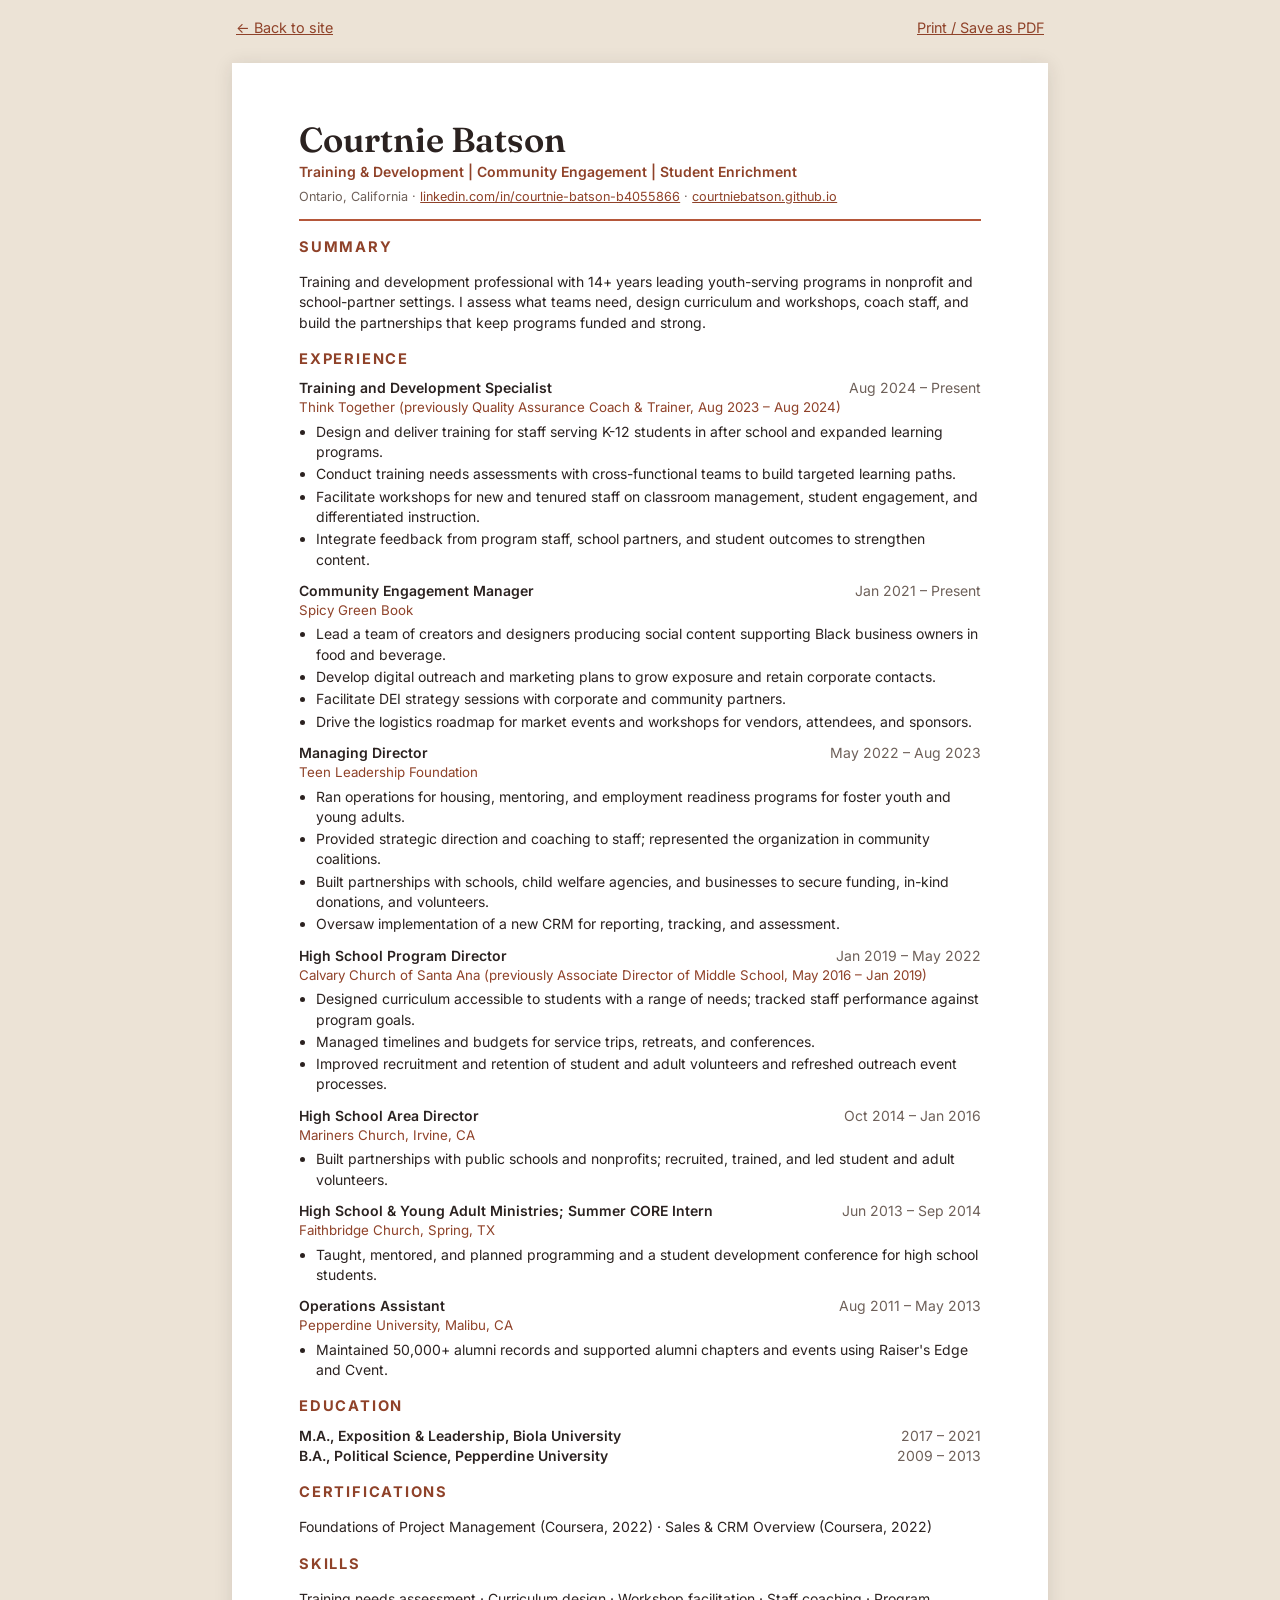
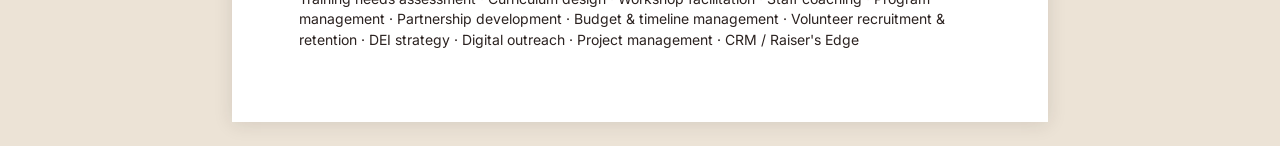
==== resume.html @ 0ee816a4 "feat: add portfolio site and matching résumé" ====
<!doctype html>
<html lang="en">
<head>
  <meta charset="utf-8">
  <meta name="viewport" content="width=device-width, initial-scale=1">
  <title>Courtnie Batson | Résumé</title>
  <meta name="description" content="Résumé of Courtnie Batson: Training & Development, Community Engagement, Student Enrichment.">
  <link rel="preconnect" href="https://fonts.googleapis.com">
  <link rel="preconnect" href="https://fonts.gstatic.com" crossorigin>
  <link href="https://fonts.googleapis.com/css2?family=Fraunces:wght@500;600&family=Inter:wght@400;500;600;700&display=swap" rel="stylesheet">
  <link rel="stylesheet" href="style.css">
</head>
<body class="resume">
  <div class="toolbar">
    <a href="index.html">← Back to site</a>
    <a href="#" onclick="window.print();return false;">Print / Save as PDF</a>
  </div>

  <main class="sheet">
    <h1>Courtnie Batson</h1>
    <p class="headline">Training &amp; Development | Community Engagement | Student Enrichment</p>
    <p class="contact">Ontario, California · <a href="https://www.linkedin.com/in/courtnie-batson-b4055866/">linkedin.com/in/courtnie-batson-b4055866</a> · <a href="https://courtniebatson.github.io">courtniebatson.github.io</a></p>

    <h2>Summary</h2>
    <p>Training and development professional with 14+ years leading youth-serving programs in nonprofit and school-partner settings. I assess what teams need, design curriculum and workshops, coach staff, and build the partnerships that keep programs funded and strong.</p>

    <h2>Experience</h2>

    <div class="rjob">
      <div class="rhead"><span>Training and Development Specialist</span><span>Aug 2024 – Present</span></div>
      <div class="rorg">Think Together (previously Quality Assurance Coach &amp; Trainer, Aug 2023 – Aug 2024)</div>
      <ul>
        <li>Design and deliver training for staff serving K-12 students in after school and expanded learning programs.</li>
        <li>Conduct training needs assessments with cross-functional teams to build targeted learning paths.</li>
        <li>Facilitate workshops for new and tenured staff on classroom management, student engagement, and differentiated instruction.</li>
        <li>Integrate feedback from program staff, school partners, and student outcomes to strengthen content.</li>
      </ul>
    </div>

    <div class="rjob">
      <div class="rhead"><span>Community Engagement Manager</span><span>Jan 2021 – Present</span></div>
      <div class="rorg">Spicy Green Book</div>
      <ul>
        <li>Lead a team of creators and designers producing social content supporting Black business owners in food and beverage.</li>
        <li>Develop digital outreach and marketing plans to grow exposure and retain corporate contacts.</li>
        <li>Facilitate DEI strategy sessions with corporate and community partners.</li>
        <li>Drive the logistics roadmap for market events and workshops for vendors, attendees, and sponsors.</li>
      </ul>
    </div>

    <div class="rjob">
      <div class="rhead"><span>Managing Director</span><span>May 2022 – Aug 2023</span></div>
      <div class="rorg">Teen Leadership Foundation</div>
      <ul>
        <li>Ran operations for housing, mentoring, and employment readiness programs for foster youth and young adults.</li>
        <li>Provided strategic direction and coaching to staff; represented the organization in community coalitions.</li>
        <li>Built partnerships with schools, child welfare agencies, and businesses to secure funding, in-kind donations, and volunteers.</li>
        <li>Oversaw implementation of a new CRM for reporting, tracking, and assessment.</li>
      </ul>
    </div>

    <div class="rjob">
      <div class="rhead"><span>High School Program Director</span><span>Jan 2019 – May 2022</span></div>
      <div class="rorg">Calvary Church of Santa Ana (previously Associate Director of Middle School, May 2016 – Jan 2019)</div>
      <ul>
        <li>Designed curriculum accessible to students with a range of needs; tracked staff performance against program goals.</li>
        <li>Managed timelines and budgets for service trips, retreats, and conferences.</li>
        <li>Improved recruitment and retention of student and adult volunteers and refreshed outreach event processes.</li>
      </ul>
    </div>

    <div class="rjob">
      <div class="rhead"><span>High School Area Director</span><span>Oct 2014 – Jan 2016</span></div>
      <div class="rorg">Mariners Church, Irvine, CA</div>
      <ul>
        <li>Built partnerships with public schools and nonprofits; recruited, trained, and led student and adult volunteers.</li>
      </ul>
    </div>

    <div class="rjob">
      <div class="rhead"><span>High School &amp; Young Adult Ministries; Summer CORE Intern</span><span>Jun 2013 – Sep 2014</span></div>
      <div class="rorg">Faithbridge Church, Spring, TX</div>
      <ul>
        <li>Taught, mentored, and planned programming and a student development conference for high school students.</li>
      </ul>
    </div>

    <div class="rjob">
      <div class="rhead"><span>Operations Assistant</span><span>Aug 2011 – May 2013</span></div>
      <div class="rorg">Pepperdine University, Malibu, CA</div>
      <ul>
        <li>Maintained 50,000+ alumni records and supported alumni chapters and events using Raiser's Edge and Cvent.</li>
      </ul>
    </div>

    <h2>Education</h2>
    <div class="rjob">
      <div class="rhead"><span>M.A., Exposition &amp; Leadership, Biola University</span><span>2017 – 2021</span></div>
      <div class="rhead"><span>B.A., Political Science, Pepperdine University</span><span>2009 – 2013</span></div>
    </div>

    <h2>Certifications</h2>
    <p>Foundations of Project Management (Coursera, 2022) · Sales &amp; CRM Overview (Coursera, 2022)</p>

    <h2>Skills</h2>
    <p class="skills">Training needs assessment · Curriculum design · Workshop facilitation · Staff coaching · Program management · Partnership development · Budget &amp; timeline management · Volunteer recruitment &amp; retention · DEI strategy · Digital outreach · Project management · CRM / Raiser's Edge</p>
  </main>
</body>
</html>
---- style.css ----
:root {
  --cream: #faf3ea;
  --paper: #fffaf4;
  --terracotta: #b5573a;
  --terracotta-dark: #8f4229;
  --sage: #6b7f6a;
  --ink: #2b2220;
  --muted: #6e6059;
  --line: #e8d9c8;
  --serif: "Fraunces", Georgia, "Times New Roman", serif;
  --sans: "Inter", system-ui, -apple-system, "Segoe UI", sans-serif;
}

* { box-sizing: border-box; }
html { scroll-behavior: smooth; }
body {
  margin: 0;
  background: var(--cream);
  color: var(--ink);
  font-family: var(--sans);
  line-height: 1.6;
  -webkit-font-smoothing: antialiased;
}
a { color: var(--terracotta-dark); }
a:hover { color: var(--terracotta); }
.wrap { max-width: 920px; margin: 0 auto; padding: 0 20px; }

/* Nav */
.nav { position: sticky; top: 0; background: rgba(250, 243, 234, 0.92); backdrop-filter: blur(6px); border-bottom: 1px solid var(--line); z-index: 10; }
.nav .wrap { display: flex; justify-content: space-between; align-items: center; padding-top: 12px; padding-bottom: 12px; gap: 12px; flex-wrap: wrap; }
.brand { font-family: var(--serif); font-weight: 600; text-decoration: none; color: var(--ink); }
.nav ul { list-style: none; display: flex; gap: 18px; margin: 0; padding: 0; flex-wrap: wrap; }
.nav a { text-decoration: none; font-size: 0.92rem; color: var(--muted); }
.nav a:hover { color: var(--terracotta); }

/* Hero */
.hero { padding-top: 72px; padding-bottom: 56px; }
.eyebrow { text-transform: uppercase; letter-spacing: 0.14em; font-size: 0.78rem; color: var(--sage); font-weight: 600; margin: 0 0 14px; }
h1 { font-family: var(--serif); font-size: clamp(2.4rem, 7vw, 4rem); line-height: 1.08; margin: 0 0 18px; font-weight: 600; }
.lede { font-size: 1.2rem; max-width: 640px; color: var(--muted); margin: 0 0 28px; }
.btns { display: flex; gap: 12px; flex-wrap: wrap; }
.btn { display: inline-block; padding: 11px 22px; border-radius: 999px; text-decoration: none; font-weight: 600; font-size: 0.95rem; border: 2px solid var(--terracotta); }
.btn.primary { background: var(--terracotta); color: #fff; }
.btn.primary:hover { background: var(--terracotta-dark); border-color: var(--terracotta-dark); color: #fff; }
.btn.ghost { color: var(--terracotta-dark); }
.btn.ghost:hover { background: var(--terracotta); color: #fff; }

/* Sections */
section { padding: 52px 0; border-top: 1px solid var(--line); }
h2 { font-family: var(--serif); font-size: 1.7rem; margin: 0 0 26px; font-weight: 600; }
h2::after { content: ""; display: block; width: 44px; height: 3px; background: var(--terracotta); margin-top: 10px; border-radius: 2px; }
h3 { font-family: var(--serif); font-size: 1.15rem; margin: 0; font-weight: 600; }

.pillars { display: grid; grid-template-columns: repeat(auto-fit, minmax(240px, 1fr)); gap: 18px; }
.card { background: var(--paper); border: 1px solid var(--line); border-radius: 14px; padding: 22px; }
.card p { margin: 8px 0 0; color: var(--muted); font-size: 0.97rem; }

/* Timeline */
.job { display: grid; grid-template-columns: 170px 1fr; gap: 8px 28px; padding: 20px 0; border-bottom: 1px dashed var(--line); }
.job:last-child { border-bottom: 0; }
.when { color: var(--muted); font-size: 0.9rem; }
.org { color: var(--terracotta-dark); font-weight: 600; font-size: 0.97rem; }
.job ul { margin: 10px 0 0; padding-left: 18px; }
.job li { margin-bottom: 6px; font-size: 0.97rem; }

.tags { list-style: none; padding: 0; margin: 0; display: flex; flex-wrap: wrap; gap: 10px; }
.tags li { background: var(--paper); border: 1px solid var(--line); padding: 7px 14px; border-radius: 999px; font-size: 0.92rem; }

.edu { display: grid; grid-template-columns: repeat(auto-fit, minmax(260px, 1fr)); gap: 18px; }

footer { padding: 40px 0 56px; border-top: 1px solid var(--line); color: var(--muted); font-size: 0.9rem; text-align: center; }

@media (max-width: 640px) {
  .hero { padding-top: 48px; padding-bottom: 36px; }
  .job { grid-template-columns: 1fr; gap: 4px; }
  .nav ul { gap: 14px; }
}

/* ---------- Résumé page ---------- */
body.resume { background: #ece3d6; }
.sheet { max-width: 8.5in; margin: 24px auto; background: #fff; padding: 0.6in 0.7in; box-shadow: 0 2px 18px rgba(43, 34, 32, 0.12); font-size: 10.5pt; line-height: 1.45; }
.sheet h1 { font-size: 26pt; margin: 0; }
.sheet .headline { color: var(--terracotta-dark); font-weight: 600; margin: 4px 0 6px; }
.sheet .contact { color: var(--muted); font-size: 9.5pt; margin: 0 0 14px; padding-bottom: 12px; border-bottom: 2px solid var(--terracotta); }
.sheet h2 { font-size: 11pt; text-transform: uppercase; letter-spacing: 0.12em; margin: 16px 0 8px; color: var(--terracotta-dark); font-family: var(--sans); font-weight: 700; }
.sheet h2::after { display: none; }
.sheet .rjob { margin-bottom: 11px; break-inside: avoid; }
.sheet .rhead { display: flex; justify-content: space-between; gap: 12px; font-weight: 600; }
.sheet .rhead span:last-child { font-weight: 400; color: var(--muted); white-space: nowrap; }
.sheet .rorg { color: var(--terracotta-dark); font-size: 10pt; }
.sheet ul { margin: 4px 0 0; padding-left: 17px; }
.sheet li { margin-bottom: 2px; }
.sheet .skills { color: var(--ink); }
.toolbar { max-width: 8.5in; margin: 16px auto 0; padding: 0 4px; display: flex; justify-content: space-between; font-size: 0.9rem; }

@media (max-width: 640px) {
  .sheet { padding: 24px 18px; margin: 12px; }
  .sheet .rhead { flex-direction: column; gap: 0; }
}

@media print {
  @page { size: letter; margin: 0.5in; }
  body, body.resume { background: #fff; }
  .toolbar { display: none; }
  .sheet { box-shadow: none; margin: 0; padding: 0; max-width: none; }
  a { color: inherit; text-decoration: none; }
}
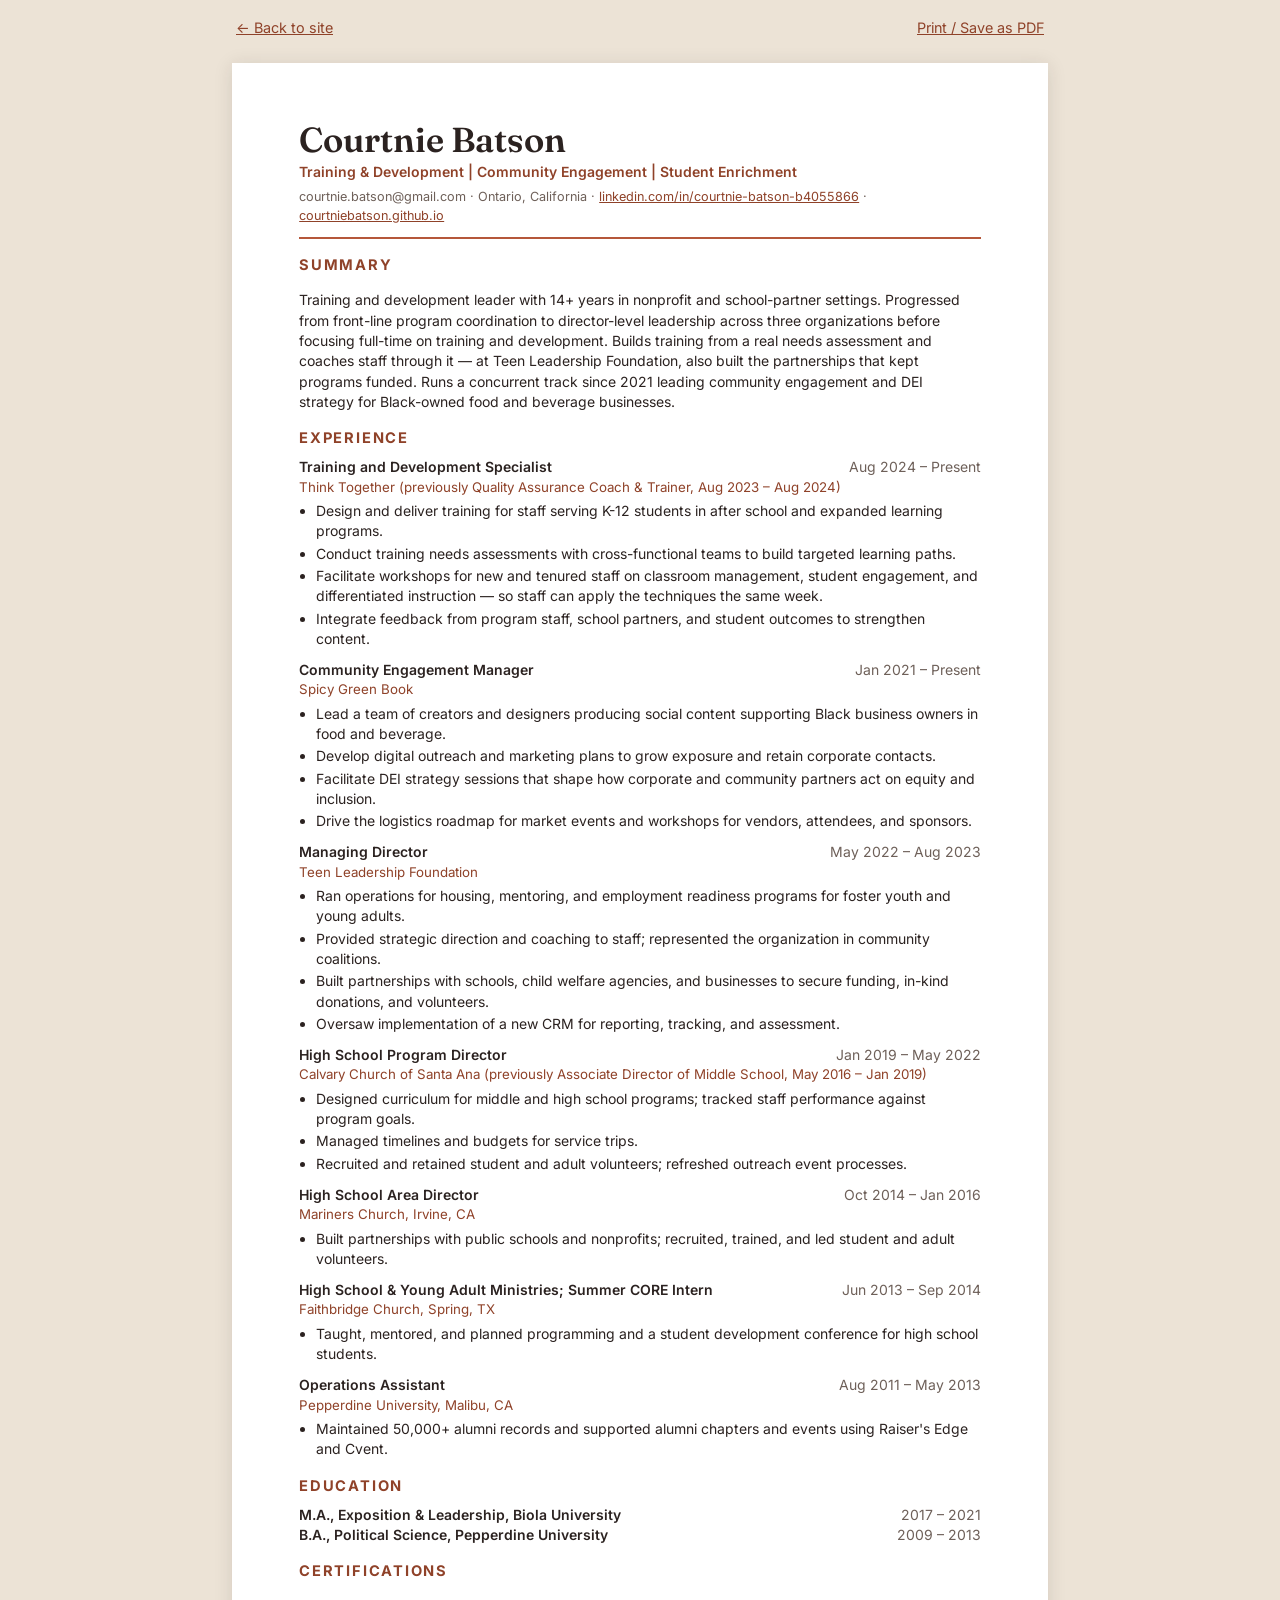
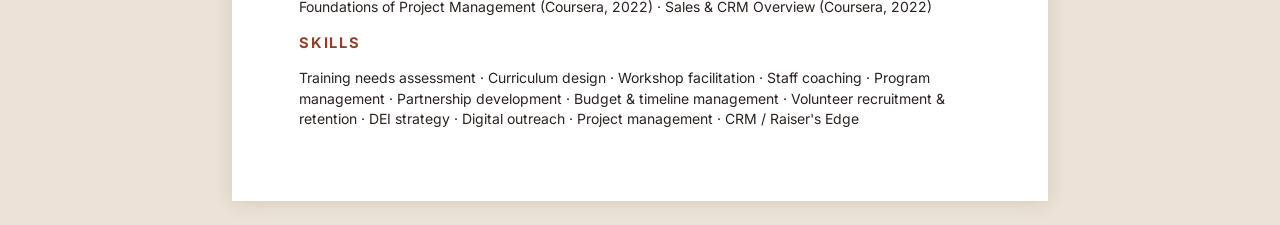
==== commit de603239: "fix: pull back unsourced claims, add contact email (career-critic FIX-FIRST)" ====
--- a/resume.html
+++ b/resume.html
@@ -19,10 +19,10 @@
   <main class="sheet">
     <h1>Courtnie Batson</h1>
     <p class="headline">Training &amp; Development | Community Engagement | Student Enrichment</p>
-    <p class="contact">Ontario, California · <a href="https://www.linkedin.com/in/courtnie-batson-b4055866/">linkedin.com/in/courtnie-batson-b4055866</a> · <a href="https://courtniebatson.github.io">courtniebatson.github.io</a></p>
+    <p class="contact">courtnie.batson@gmail.com · Ontario, California · <a href="https://www.linkedin.com/in/courtnie-batson-b4055866/">linkedin.com/in/courtnie-batson-b4055866</a> · <a href="https://courtniebatson.github.io">courtniebatson.github.io</a></p>
 
     <h2>Summary</h2>
-    <p>Training and development professional with 14+ years leading youth-serving programs in nonprofit and school-partner settings. I assess what teams need, design curriculum and workshops, coach staff, and build the partnerships that keep programs funded and strong.</p>
+    <p>Training and development leader with 14+ years in nonprofit and school-partner settings. Progressed from front-line program coordination to director-level leadership across three organizations before focusing full-time on training and development. Builds training from a real needs assessment and coaches staff through it — at Teen Leadership Foundation, also built the partnerships that kept programs funded. Runs a concurrent track since 2021 leading community engagement and DEI strategy for Black-owned food and beverage businesses.</p>
 
     <h2>Experience</h2>
 
@@ -32,7 +32,7 @@
       <ul>
         <li>Design and deliver training for staff serving K-12 students in after school and expanded learning programs.</li>
         <li>Conduct training needs assessments with cross-functional teams to build targeted learning paths.</li>
-        <li>Facilitate workshops for new and tenured staff on classroom management, student engagement, and differentiated instruction.</li>
+        <li>Facilitate workshops for new and tenured staff on classroom management, student engagement, and differentiated instruction — so staff can apply the techniques the same week.</li>
         <li>Integrate feedback from program staff, school partners, and student outcomes to strengthen content.</li>
       </ul>
     </div>
@@ -43,7 +43,7 @@
       <ul>
         <li>Lead a team of creators and designers producing social content supporting Black business owners in food and beverage.</li>
         <li>Develop digital outreach and marketing plans to grow exposure and retain corporate contacts.</li>
-        <li>Facilitate DEI strategy sessions with corporate and community partners.</li>
+        <li>Facilitate DEI strategy sessions that shape how corporate and community partners act on equity and inclusion.</li>
         <li>Drive the logistics roadmap for market events and workshops for vendors, attendees, and sponsors.</li>
       </ul>
     </div>
@@ -63,9 +63,9 @@
       <div class="rhead"><span>High School Program Director</span><span>Jan 2019 – May 2022</span></div>
       <div class="rorg">Calvary Church of Santa Ana (previously Associate Director of Middle School, May 2016 – Jan 2019)</div>
       <ul>
-        <li>Designed curriculum accessible to students with a range of needs; tracked staff performance against program goals.</li>
-        <li>Managed timelines and budgets for service trips, retreats, and conferences.</li>
-        <li>Improved recruitment and retention of student and adult volunteers and refreshed outreach event processes.</li>
+        <li>Designed curriculum for middle and high school programs; tracked staff performance against program goals.</li>
+        <li>Managed timelines and budgets for service trips.</li>
+        <li>Recruited and retained student and adult volunteers; refreshed outreach event processes.</li>
       </ul>
     </div>
 
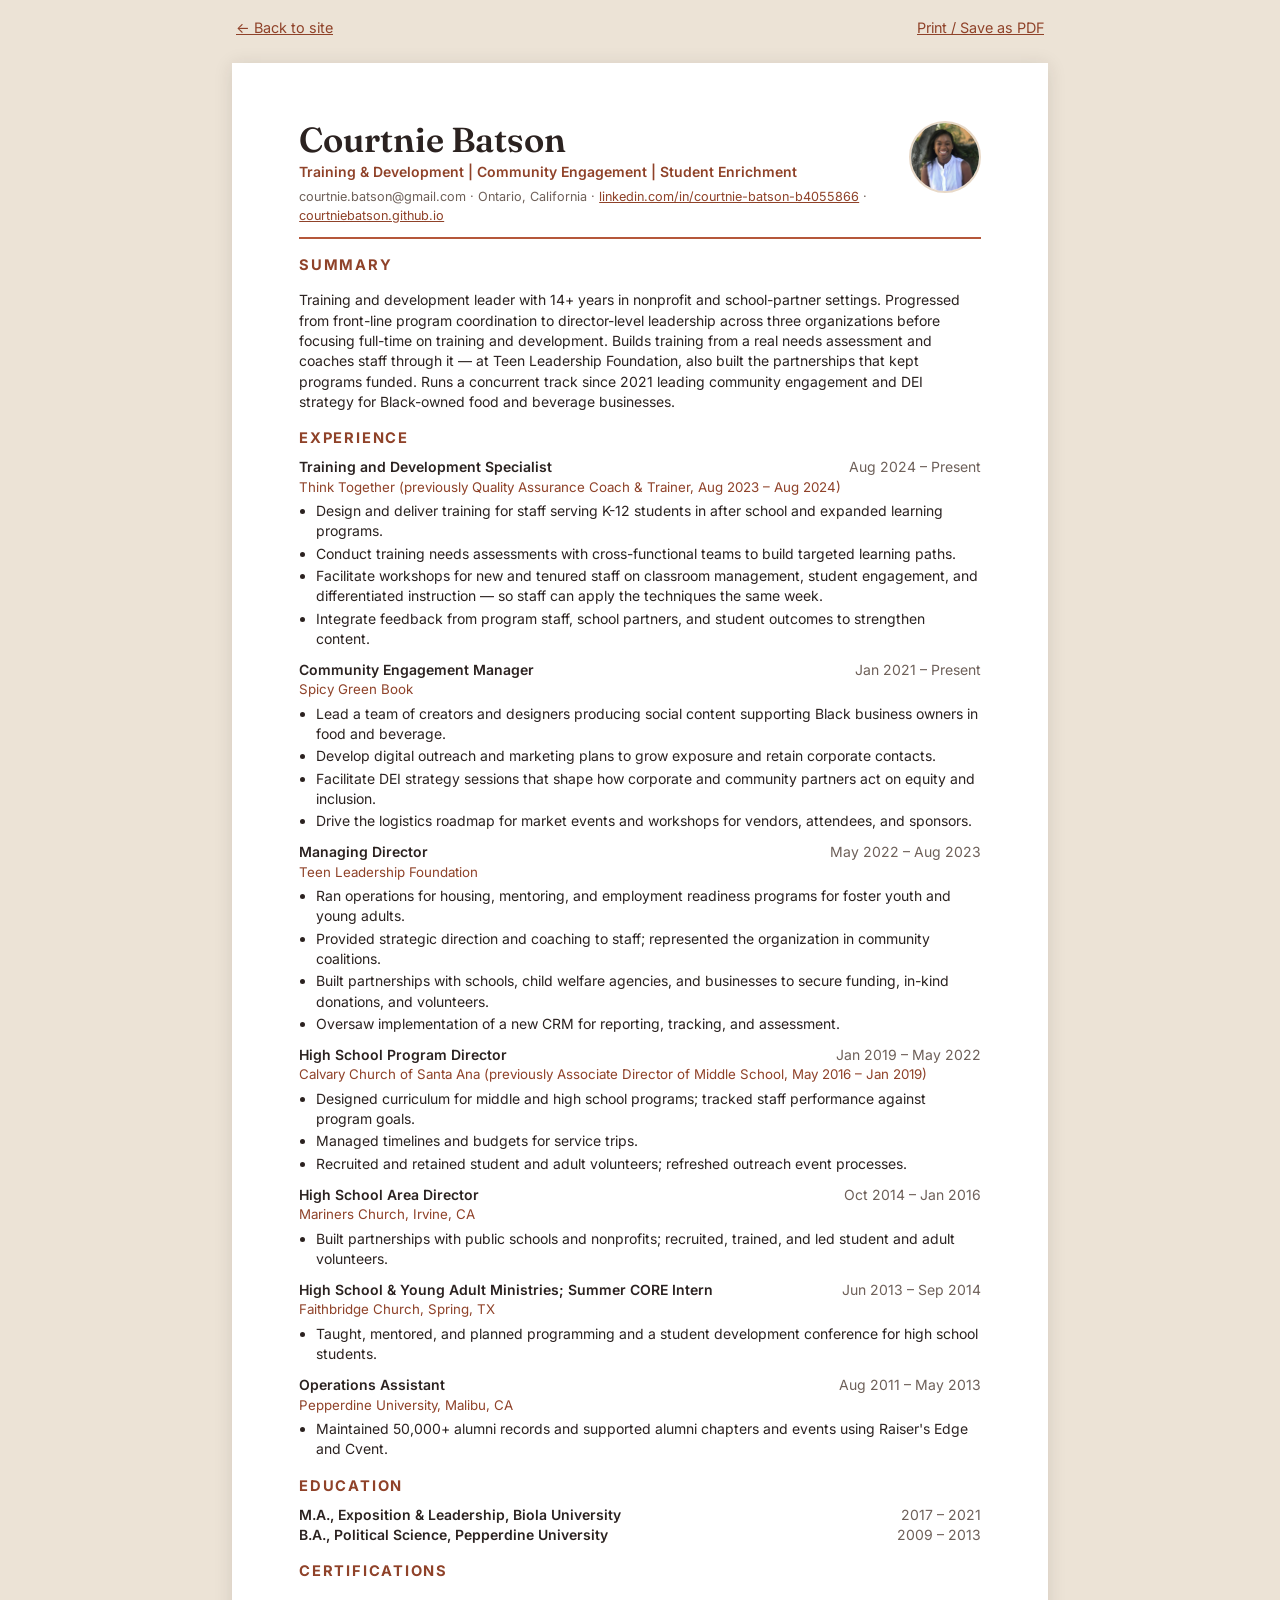
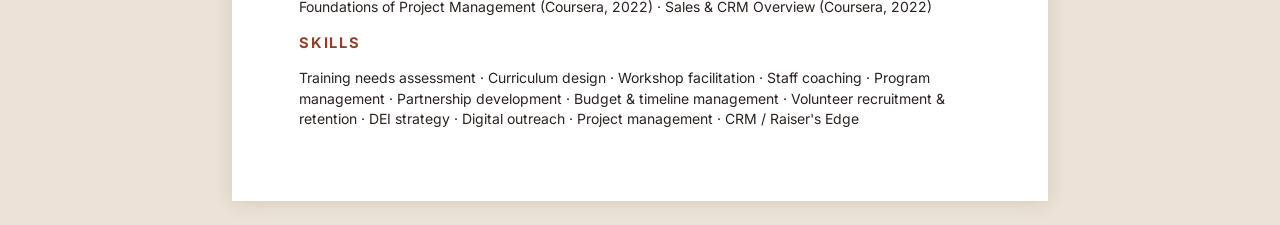
==== commit a7ef01f0: "feat: add headshot, timeline/stats UI, scroll reveal, mobile nav, skill grouping" ====
--- a/resume.html
+++ b/resume.html
@@ -9,6 +9,8 @@
   <link rel="preconnect" href="https://fonts.gstatic.com" crossorigin>
   <link href="https://fonts.googleapis.com/css2?family=Fraunces:wght@500;600&family=Inter:wght@400;500;600;700&display=swap" rel="stylesheet">
   <link rel="stylesheet" href="style.css">
+  <link rel="icon" href="data:image/svg+xml,%3Csvg xmlns='http://www.w3.org/2000/svg' viewBox='0 0 100 100'%3E%3Crect width='100' height='100' rx='22' fill='%23b5573a'/%3E%3Ctext x='50' y='70' font-size='58' font-family='Georgia,serif' fill='white' text-anchor='middle'%3EC%3C/text%3E%3C/svg%3E">
+  <meta name="theme-color" content="#b5573a">
 </head>
 <body class="resume">
   <div class="toolbar">
@@ -17,6 +19,7 @@
   </div>
 
   <main class="sheet">
+    <img class="resume-avatar" src="headshot.jpg" alt="Portrait of Courtnie Batson">
     <h1>Courtnie Batson</h1>
     <p class="headline">Training &amp; Development | Community Engagement | Student Enrichment</p>
     <p class="contact">courtnie.batson@gmail.com · Ontario, California · <a href="https://www.linkedin.com/in/courtnie-batson-b4055866/">linkedin.com/in/courtnie-batson-b4055866</a> · <a href="https://courtniebatson.github.io">courtniebatson.github.io</a></p>
--- a/style.css
+++ b/style.css
@@ -25,16 +25,61 @@
 a:hover { color: var(--terracotta); }
 .wrap { max-width: 920px; margin: 0 auto; padding: 0 20px; }
 
+.skip-link { position: absolute; left: -9999px; top: 0; background: var(--terracotta); color: #fff; padding: 10px 18px; border-radius: 0 0 8px 0; z-index: 200; text-decoration: none; font-size: 0.9rem; }
+.skip-link:focus { left: 0; }
+
+/* Scroll progress */
+.progress-bar { position: fixed; top: 0; left: 0; height: 3px; width: 0%; background: var(--terracotta); z-index: 60; }
+
 /* Nav */
-.nav { position: sticky; top: 0; background: rgba(250, 243, 234, 0.92); backdrop-filter: blur(6px); border-bottom: 1px solid var(--line); z-index: 10; }
-.nav .wrap { display: flex; justify-content: space-between; align-items: center; padding-top: 12px; padding-bottom: 12px; gap: 12px; flex-wrap: wrap; }
+.nav { position: sticky; top: 0; background: rgba(250, 243, 234, 0.92); backdrop-filter: blur(6px); border-bottom: 1px solid var(--line); z-index: 50; }
+.nav .wrap { display: flex; justify-content: space-between; align-items: center; padding-top: 12px; padding-bottom: 12px; gap: 12px; }
 .brand { font-family: var(--serif); font-weight: 600; text-decoration: none; color: var(--ink); }
 .nav ul { list-style: none; display: flex; gap: 18px; margin: 0; padding: 0; flex-wrap: wrap; }
-.nav a { text-decoration: none; font-size: 0.92rem; color: var(--muted); }
+.nav a { text-decoration: none; font-size: 0.92rem; color: var(--muted); padding: 4px 2px; border-bottom: 2px solid transparent; transition: color .15s ease, border-color .15s ease; }
 .nav a:hover { color: var(--terracotta); }
+.nav a.active { color: var(--terracotta-dark); border-color: var(--terracotta); font-weight: 600; }
+.nav-toggle { display: none; flex-direction: column; justify-content: center; gap: 5px; width: 36px; height: 36px; background: none; border: none; cursor: pointer; padding: 0; }
+.nav-toggle span { display: block; width: 22px; height: 2px; background: var(--ink); border-radius: 1px; transition: transform .2s ease, opacity .2s ease; }
+.nav-toggle[aria-expanded="true"] span:nth-child(1) { transform: translateY(7px) rotate(45deg); }
+.nav-toggle[aria-expanded="true"] span:nth-child(2) { opacity: 0; }
+.nav-toggle[aria-expanded="true"] span:nth-child(3) { transform: translateY(-7px) rotate(-45deg); }
+
+/* Scroll-reveal (progressive enhancement; see app.js for .motion-ok) */
+[data-reveal] { opacity: 1; transform: none; }
+.motion-ok [data-reveal] {
+  opacity: 0; transform: translateY(16px);
+  transition: opacity .6s ease, transform .6s ease;
+  transition-delay: calc(var(--i, 0) * 70ms);
+}
+.motion-ok [data-reveal].in-view { opacity: 1; transform: none; }
+
+/* Back to top */
+.to-top { position: fixed; right: 20px; bottom: 20px; width: 44px; height: 44px; border-radius: 50%; background: var(--terracotta); color: #fff; border: none; display: flex; align-items: center; justify-content: center; font-size: 1.1rem; cursor: pointer; box-shadow: 0 4px 14px rgba(43,34,32,.25); opacity: 0; pointer-events: none; transition: opacity .2s ease, transform .2s ease; z-index: 40; }
+.to-top.visible { opacity: 1; pointer-events: auto; }
+.to-top:hover { transform: translateY(-2px); background: var(--terracotta-dark); }
 
 /* Hero */
-.hero { padding-top: 72px; padding-bottom: 56px; }
+.hero { padding-top: 72px; padding-bottom: 40px; }
+.hero-row { display: flex; align-items: flex-start; gap: 36px; flex-wrap: wrap; }
+.hero-text { flex: 1 1 420px; min-width: 0; }
+.avatar { width: 148px; height: 148px; border-radius: 50%; object-fit: cover; border: 4px solid var(--paper); box-shadow: 0 6px 20px rgba(43, 34, 32, 0.15); flex-shrink: 0; }
+.resume-avatar { width: 72px; height: 72px; border-radius: 50%; object-fit: cover; float: right; margin-left: 14px; border: 2px solid var(--line); }
+
+.motion-ok .avatar,
+.motion-ok .hero-text > * { opacity: 0; animation: heroUp .7s ease forwards; }
+.motion-ok .avatar { animation-delay: .05s; }
+.motion-ok .hero-text > *:nth-child(1) { animation-delay: .12s; }
+.motion-ok .hero-text > *:nth-child(2) { animation-delay: .2s; }
+.motion-ok .hero-text > *:nth-child(3) { animation-delay: .28s; }
+.motion-ok .hero-text > *:nth-child(4) { animation-delay: .34s; }
+.motion-ok .hero-text > *:nth-child(5) { animation-delay: .4s; }
+@keyframes heroUp { from { opacity: 0; transform: translateY(14px); } to { opacity: 1; transform: none; } }
+
+/* Stats strip */
+.stats { display: grid; grid-template-columns: repeat(auto-fit, minmax(150px, 1fr)); gap: 18px 24px; margin-top: 36px; padding-top: 30px; border-top: 1px solid var(--line); }
+.stat-num { display: block; font-family: var(--serif); font-size: 2rem; font-weight: 600; color: var(--terracotta-dark); line-height: 1; }
+.stat-label { font-size: 0.85rem; color: var(--muted); margin-top: 4px; display: block; }
 .eyebrow { text-transform: uppercase; letter-spacing: 0.14em; font-size: 0.78rem; color: var(--sage); font-weight: 600; margin: 0 0 14px; }
 h1 { font-family: var(--serif); font-size: clamp(2.4rem, 7vw, 4rem); line-height: 1.08; margin: 0 0 18px; font-weight: 600; }
 .lede { font-size: 1.2rem; max-width: 640px; color: var(--muted); margin: 0 0 28px; }
@@ -56,24 +101,51 @@
 .card p { margin: 8px 0 0; color: var(--muted); font-size: 0.97rem; }
 
 /* Timeline */
-.job { display: grid; grid-template-columns: 170px 1fr; gap: 8px 28px; padding: 20px 0; border-bottom: 1px dashed var(--line); }
+.timeline { position: relative; }
+.timeline::before { content: ""; position: absolute; left: 184px; top: 10px; bottom: 10px; width: 2px; background: var(--line); }
+.job { display: grid; grid-template-columns: 170px 1fr; gap: 8px 28px; padding: 20px 0; border-bottom: 1px dashed var(--line); position: relative; transition: transform .2s ease; }
 .job:last-child { border-bottom: 0; }
-.when { color: var(--muted); font-size: 0.9rem; }
+.job::before { content: ""; position: absolute; left: 179px; top: 26px; width: 10px; height: 10px; border-radius: 50%; background: var(--terracotta); border: 3px solid var(--cream); z-index: 2; }
+.job:hover { transform: translateX(2px); }
+.job:hover .when { color: var(--terracotta-dark); }
+.when { color: var(--muted); font-size: 0.9rem; transition: color .15s ease; }
 .org { color: var(--terracotta-dark); font-weight: 600; font-size: 0.97rem; }
 .job ul { margin: 10px 0 0; padding-left: 18px; }
 .job li { margin-bottom: 6px; font-size: 0.97rem; }
 
+.skill-group { margin-bottom: 22px; }
+.skill-group:last-child { margin-bottom: 0; }
+.skill-group h3 { font-size: 0.95rem; color: var(--muted); font-weight: 600; margin-bottom: 12px; text-transform: uppercase; letter-spacing: .06em; }
 .tags { list-style: none; padding: 0; margin: 0; display: flex; flex-wrap: wrap; gap: 10px; }
-.tags li { background: var(--paper); border: 1px solid var(--line); padding: 7px 14px; border-radius: 999px; font-size: 0.92rem; }
+.tags li { background: var(--paper); border: 1px solid var(--line); padding: 7px 14px; border-radius: 999px; font-size: 0.92rem; transition: border-color .15s ease, transform .15s ease; }
+.tags li:hover { border-color: var(--terracotta); transform: translateY(-1px); }
 
 .edu { display: grid; grid-template-columns: repeat(auto-fit, minmax(260px, 1fr)); gap: 18px; }
 
 footer { padding: 40px 0 56px; border-top: 1px solid var(--line); color: var(--muted); font-size: 0.9rem; text-align: center; }
 
 @media (max-width: 640px) {
-  .hero { padding-top: 48px; padding-bottom: 36px; }
+  .hero { padding-top: 40px; padding-bottom: 28px; }
+  .avatar { width: 108px; height: 108px; }
   .job { grid-template-columns: 1fr; gap: 4px; }
+  .timeline::before, .job::before { display: none; }
   .nav ul { gap: 14px; }
+  .stats { grid-template-columns: repeat(2, 1fr); }
+}
+
+@media (max-width: 760px) {
+  .nav-toggle { display: flex; }
+  .nav ul {
+    display: none;
+    position: absolute; top: 100%; left: 0; right: 0;
+    flex-direction: column; gap: 0;
+    background: var(--paper); border-bottom: 1px solid var(--line);
+    padding: 8px 20px 16px;
+  }
+  .nav ul.open { display: flex; }
+  .nav ul li { padding: 10px 0; border-bottom: 1px solid var(--line); }
+  .nav ul li:last-child { border-bottom: 0; }
+  .nav a { font-size: 1rem; display: block; }
 }
 
 /* ---------- Résumé page ---------- */
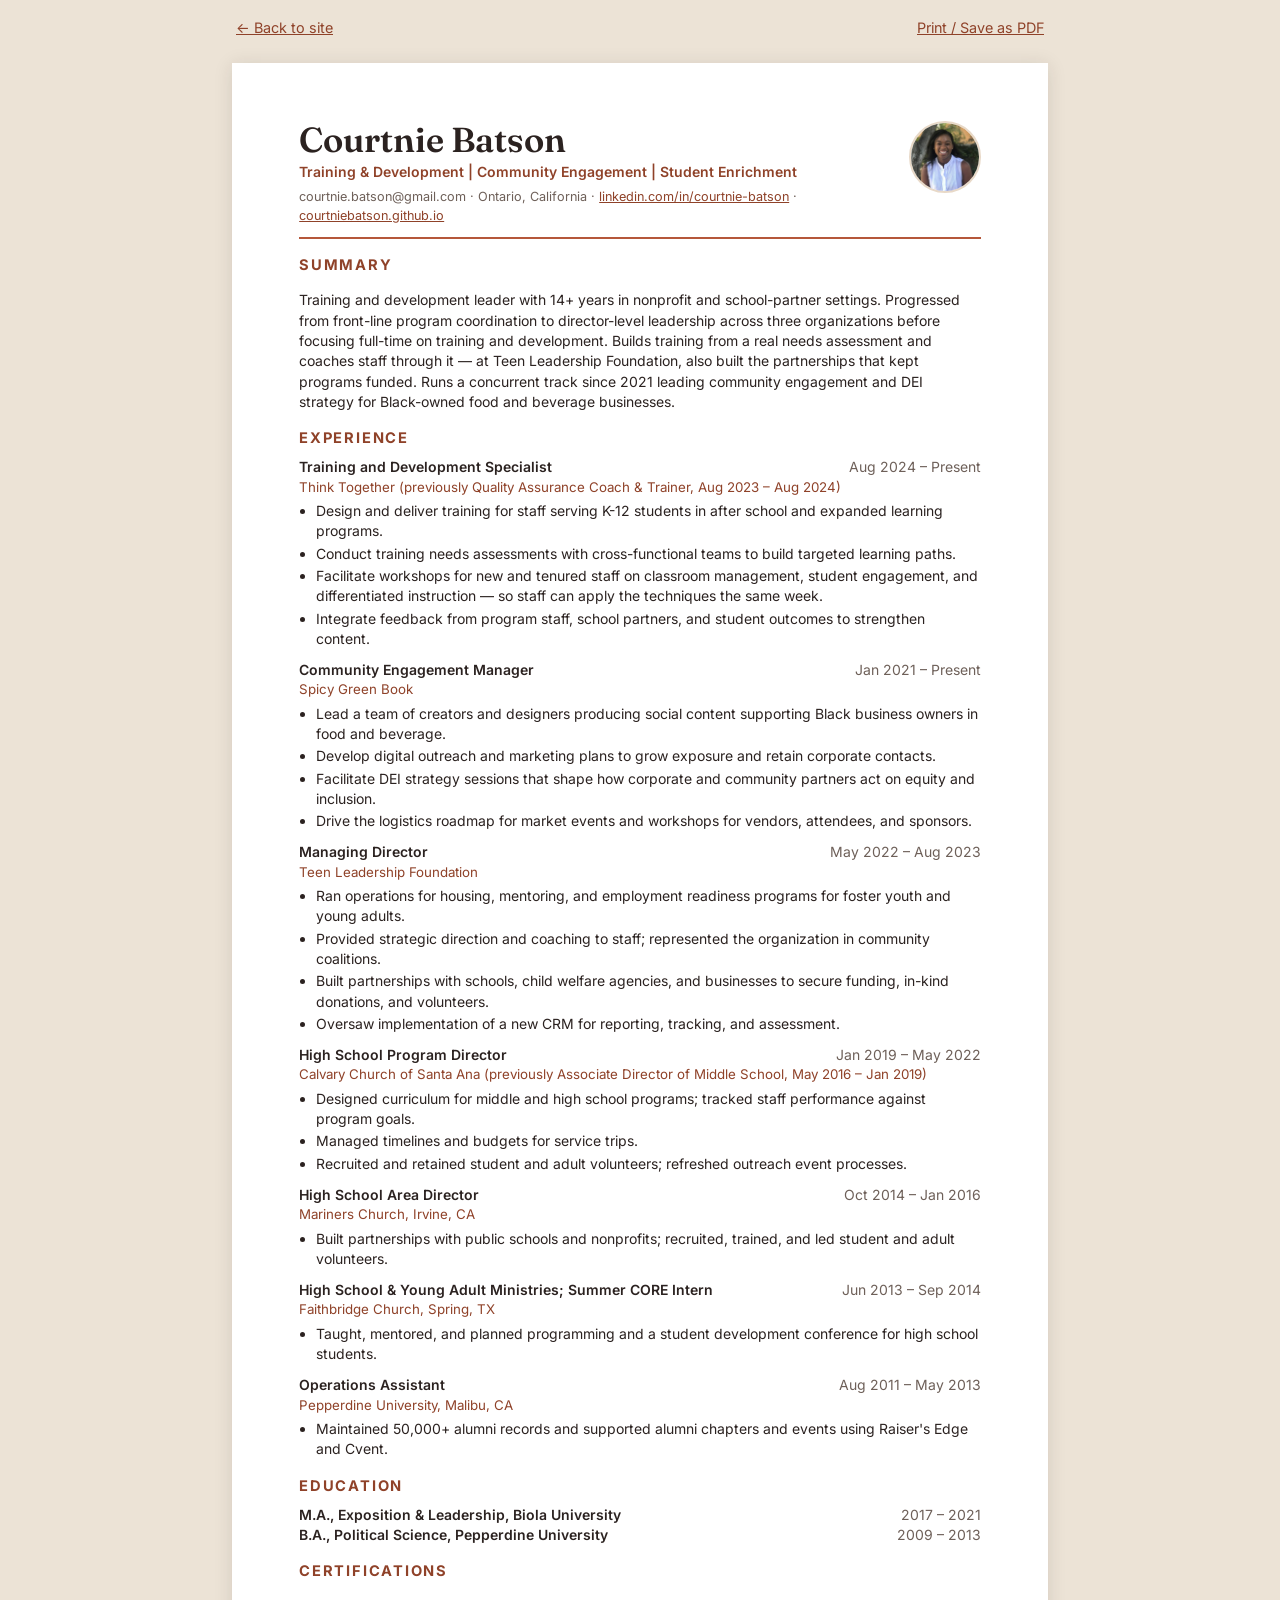
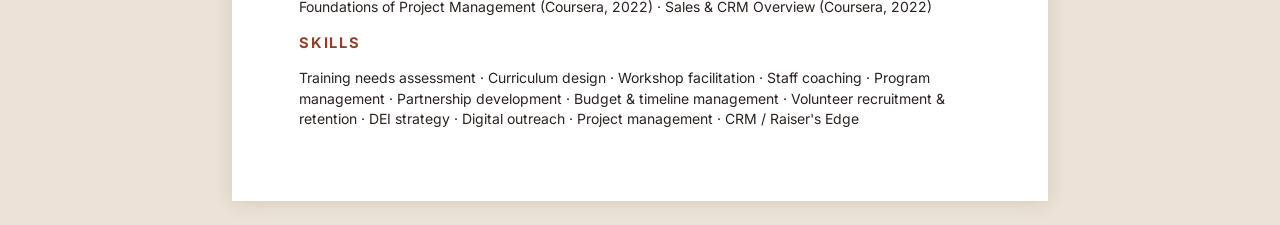
==== commit 037de1e0: "fix: smooth About run-on sentence (career-critic); point LinkedIn links to new custom slug" ====
--- a/resume.html
+++ b/resume.html
@@ -22,7 +22,7 @@
     <img class="resume-avatar" src="headshot.jpg" alt="Portrait of Courtnie Batson">
     <h1>Courtnie Batson</h1>
     <p class="headline">Training &amp; Development | Community Engagement | Student Enrichment</p>
-    <p class="contact">courtnie.batson@gmail.com · Ontario, California · <a href="https://www.linkedin.com/in/courtnie-batson-b4055866/">linkedin.com/in/courtnie-batson-b4055866</a> · <a href="https://courtniebatson.github.io">courtniebatson.github.io</a></p>
+    <p class="contact">courtnie.batson@gmail.com · Ontario, California · <a href="https://www.linkedin.com/in/courtnie-batson/">linkedin.com/in/courtnie-batson</a> · <a href="https://courtniebatson.github.io">courtniebatson.github.io</a></p>
 
     <h2>Summary</h2>
     <p>Training and development leader with 14+ years in nonprofit and school-partner settings. Progressed from front-line program coordination to director-level leadership across three organizations before focusing full-time on training and development. Builds training from a real needs assessment and coaches staff through it — at Teen Leadership Foundation, also built the partnerships that kept programs funded. Runs a concurrent track since 2021 leading community engagement and DEI strategy for Black-owned food and beverage businesses.</p>
--- a/style.css
+++ b/style.css
@@ -9,7 +9,27 @@
   --line: #e8d9c8;
   --serif: "Fraunces", Georgia, "Times New Roman", serif;
   --sans: "Inter", system-ui, -apple-system, "Segoe UI", sans-serif;
-}
+  --cream-rgb: 250, 243, 234;
+  color-scheme: light;
+}
+@media (prefers-color-scheme: dark) {
+  /* :not(.resume) — the résumé's printable sheet hardcodes white paper;
+     letting it pick up dark ink-on-cream vars would make the text unreadable. */
+  body:not(.resume):not([data-theme="light"]) {
+    --cream: #1d1815; --paper: #262019; --ink: #f2ebe3; --muted: #b7a99b;
+    --line: #3c332b; --terracotta: #e2886a; --terracotta-dark: #efa488; --sage: #9bb598;
+    --cream-rgb: 29, 24, 21;
+    color-scheme: dark;
+  }
+}
+:root[data-theme="dark"] {
+  --cream: #1d1815; --paper: #262019; --ink: #f2ebe3; --muted: #b7a99b;
+  --line: #3c332b; --terracotta: #e2886a; --terracotta-dark: #efa488; --sage: #9bb598;
+  --cream-rgb: 29, 24, 21;
+  color-scheme: dark;
+}
+.theme-toggle { background: none; border: 1px solid var(--line); border-radius: 999px; width: 36px; height: 36px; cursor: pointer; display: flex; align-items: center; justify-content: center; font-size: 1rem; color: var(--ink); }
+.theme-toggle:hover { border-color: var(--terracotta); }
 
 * { box-sizing: border-box; }
 html { scroll-behavior: smooth; }
@@ -20,6 +40,7 @@
   font-family: var(--sans);
   line-height: 1.6;
   -webkit-font-smoothing: antialiased;
+  transition: background-color .2s ease, color .2s ease;
 }
 a { color: var(--terracotta-dark); }
 a:hover { color: var(--terracotta); }
@@ -32,8 +53,9 @@
 .progress-bar { position: fixed; top: 0; left: 0; height: 3px; width: 0%; background: var(--terracotta); z-index: 60; }
 
 /* Nav */
-.nav { position: sticky; top: 0; background: rgba(250, 243, 234, 0.92); backdrop-filter: blur(6px); border-bottom: 1px solid var(--line); z-index: 50; }
+.nav { position: sticky; top: 0; background: rgba(var(--cream-rgb), 0.92); backdrop-filter: blur(6px); border-bottom: 1px solid var(--line); z-index: 50; transition: background-color .2s ease; }
 .nav .wrap { display: flex; justify-content: space-between; align-items: center; padding-top: 12px; padding-bottom: 12px; gap: 12px; }
+.nav nav { display: flex; align-items: center; gap: 14px; }
 .brand { font-family: var(--serif); font-weight: 600; text-decoration: none; color: var(--ink); }
 .nav ul { list-style: none; display: flex; gap: 18px; margin: 0; padding: 0; flex-wrap: wrap; }
 .nav a { text-decoration: none; font-size: 0.92rem; color: var(--muted); padding: 4px 2px; border-bottom: 2px solid transparent; transition: color .15s ease, border-color .15s ease; }
@@ -112,6 +134,17 @@
 .org { color: var(--terracotta-dark); font-weight: 600; font-size: 0.97rem; }
 .job ul { margin: 10px 0 0; padding-left: 18px; }
 .job li { margin-bottom: 6px; font-size: 0.97rem; }
+
+.process { display: grid; grid-template-columns: repeat(3, 1fr); gap: 28px; position: relative; }
+.process::before { content: ""; position: absolute; top: 20px; left: calc(100% / 6); right: calc(100% / 6); height: 2px; background: var(--line); z-index: 0; }
+.step { position: relative; z-index: 1; }
+.step-num { display: flex; align-items: center; justify-content: center; width: 40px; height: 40px; border-radius: 50%; background: var(--terracotta); color: #fff; font-family: var(--serif); font-weight: 600; font-size: 1.1rem; margin-bottom: 14px; border: 4px solid var(--cream); }
+.step h3 { margin-bottom: 8px; }
+.step p { color: var(--muted); font-size: 0.95rem; margin: 0; }
+@media (max-width: 760px) {
+  .process { grid-template-columns: 1fr; gap: 24px; }
+  .process::before { display: none; }
+}
 
 .skill-group { margin-bottom: 22px; }
 .skill-group:last-child { margin-bottom: 0; }
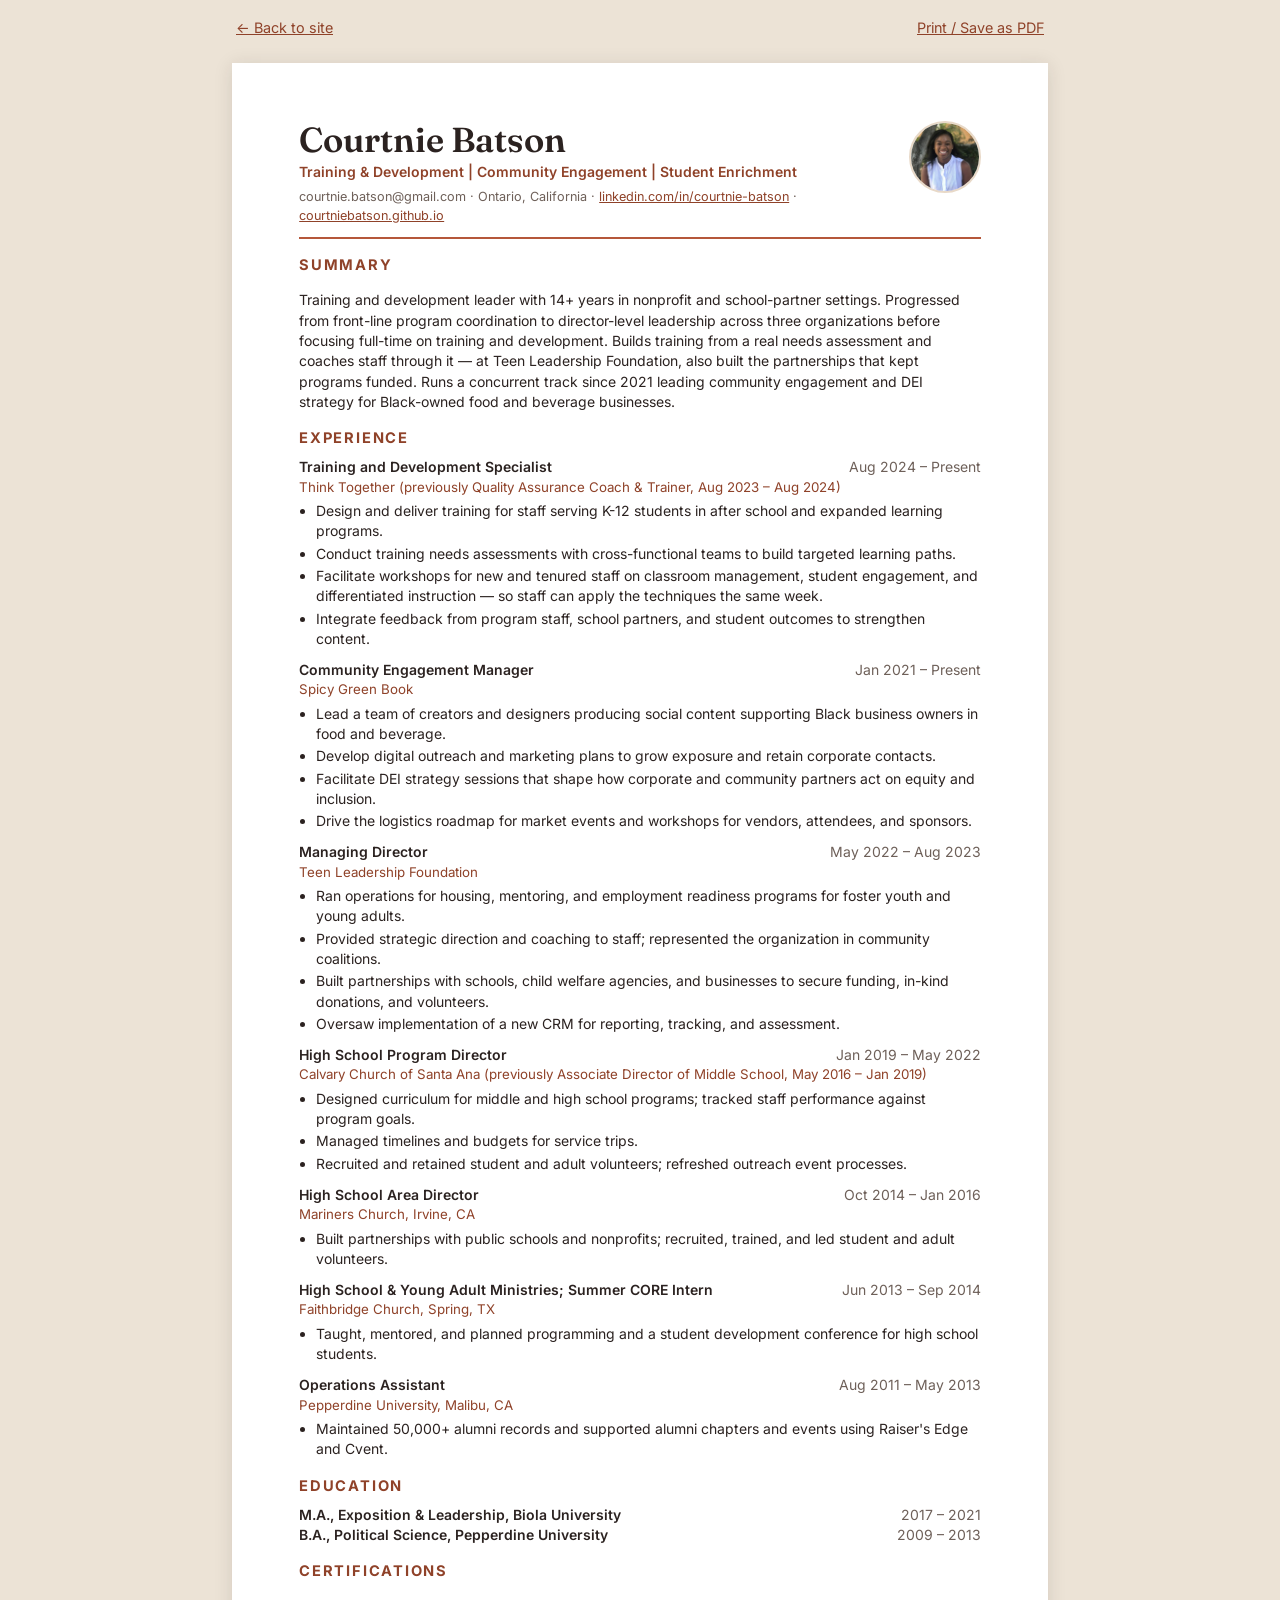
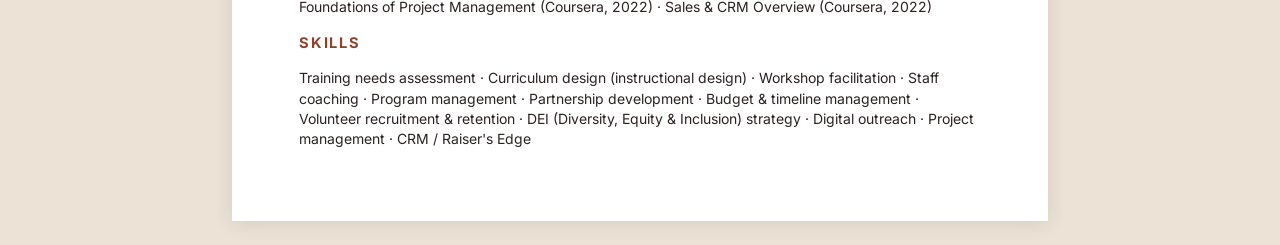
==== commit 7b716080: "fix: correct merged-role date ranges (Think Together, Calvary), trim an activity-only bullet, ATS sk" ====
--- a/resume.html
+++ b/resume.html
@@ -106,7 +106,7 @@
     <p>Foundations of Project Management (Coursera, 2022) · Sales &amp; CRM Overview (Coursera, 2022)</p>
 
     <h2>Skills</h2>
-    <p class="skills">Training needs assessment · Curriculum design · Workshop facilitation · Staff coaching · Program management · Partnership development · Budget &amp; timeline management · Volunteer recruitment &amp; retention · DEI strategy · Digital outreach · Project management · CRM / Raiser's Edge</p>
+    <p class="skills">Training needs assessment · Curriculum design (instructional design) · Workshop facilitation · Staff coaching · Program management · Partnership development · Budget &amp; timeline management · Volunteer recruitment &amp; retention · DEI (Diversity, Equity &amp; Inclusion) strategy · Digital outreach · Project management · CRM / Raiser's Edge</p>
   </main>
 </body>
 </html>
--- a/style.css
+++ b/style.css
@@ -13,9 +13,12 @@
   color-scheme: light;
 }
 @media (prefers-color-scheme: dark) {
-  /* :not(.resume) — the résumé's printable sheet hardcodes white paper;
-     letting it pick up dark ink-on-cream vars would make the text unreadable. */
-  body:not(.resume):not([data-theme="light"]) {
+  /* data-theme is set on <html>, not <body> — must check it there, or the
+     light-mode override (toggling back to light while the OS prefers dark)
+     silently does nothing. :not(.resume) — the résumé's printable sheet
+     hardcodes white paper; letting it pick up dark ink-on-cream vars would
+     make the text unreadable. */
+  html:not([data-theme="light"]) body:not(.resume) {
     --cream: #1d1815; --paper: #262019; --ink: #f2ebe3; --muted: #b7a99b;
     --line: #3c332b; --terracotta: #e2886a; --terracotta-dark: #efa488; --sage: #9bb598;
     --cream-rgb: 29, 24, 21;
